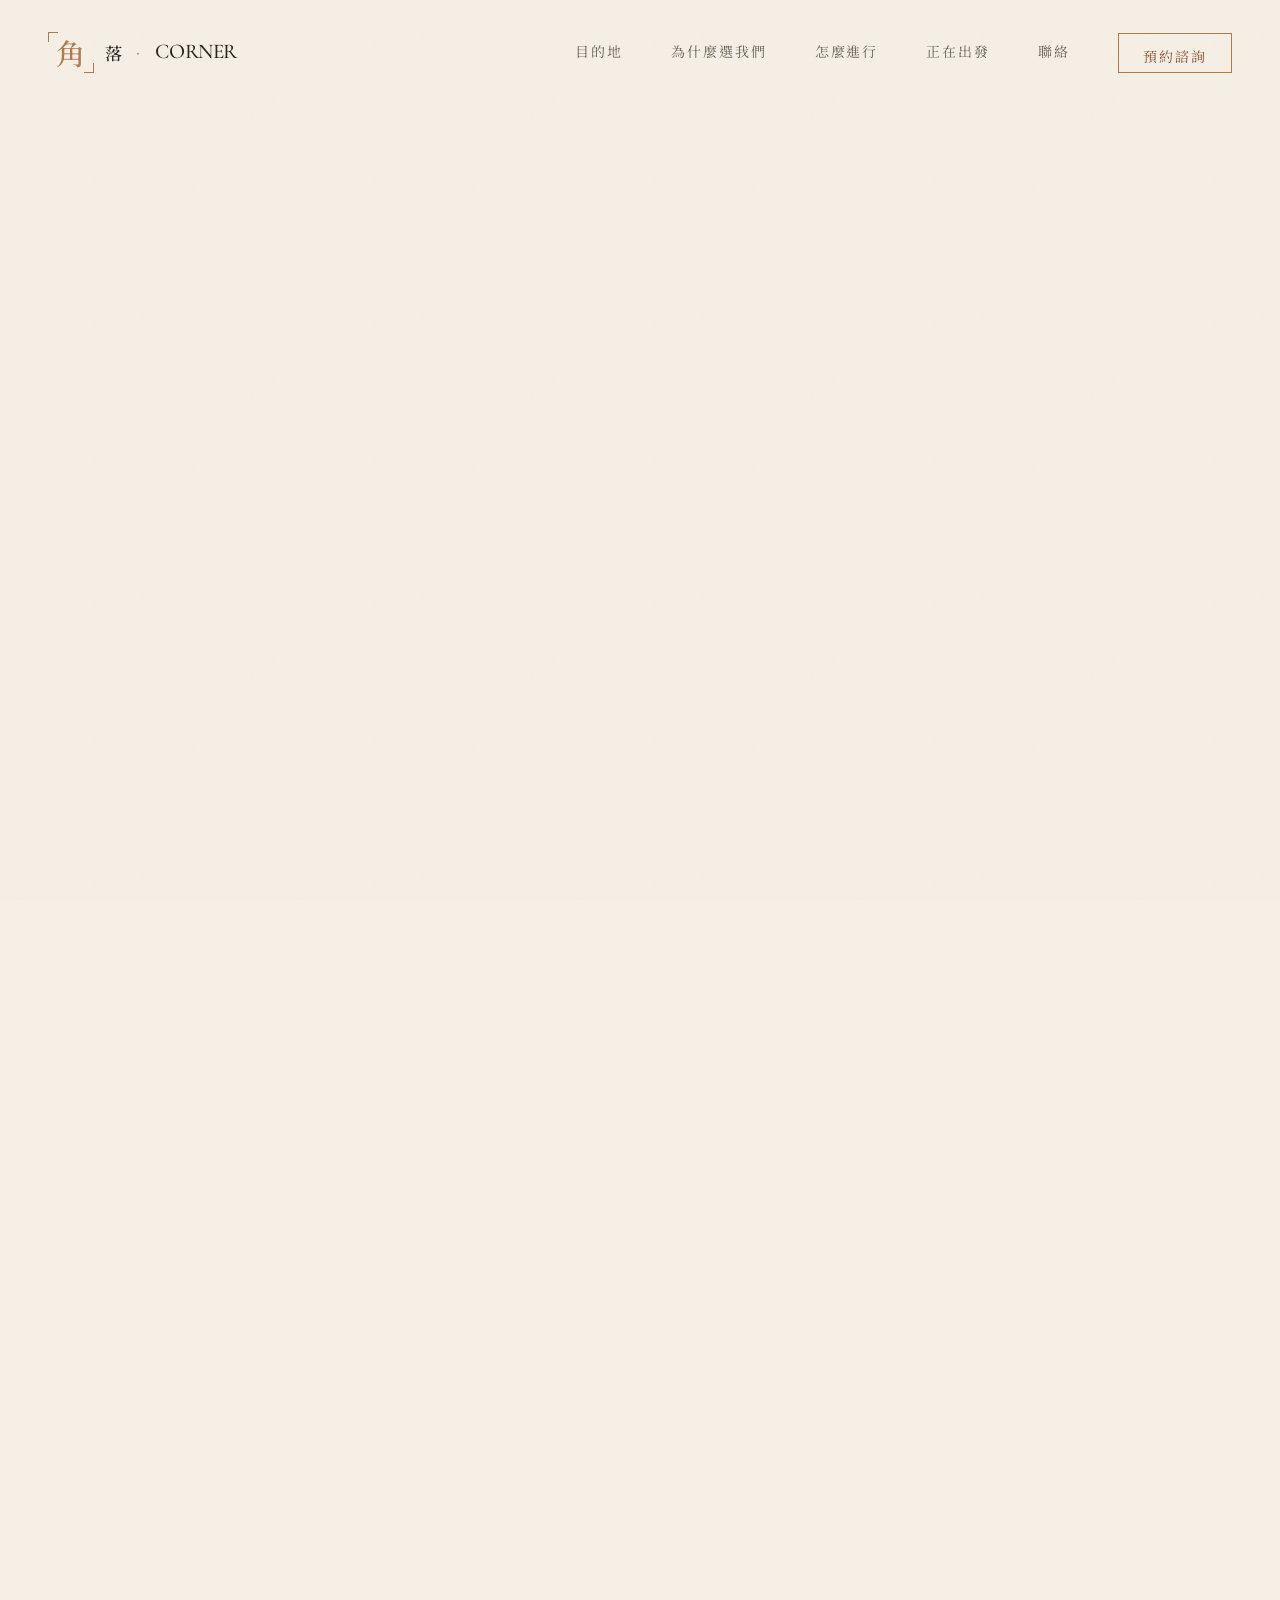
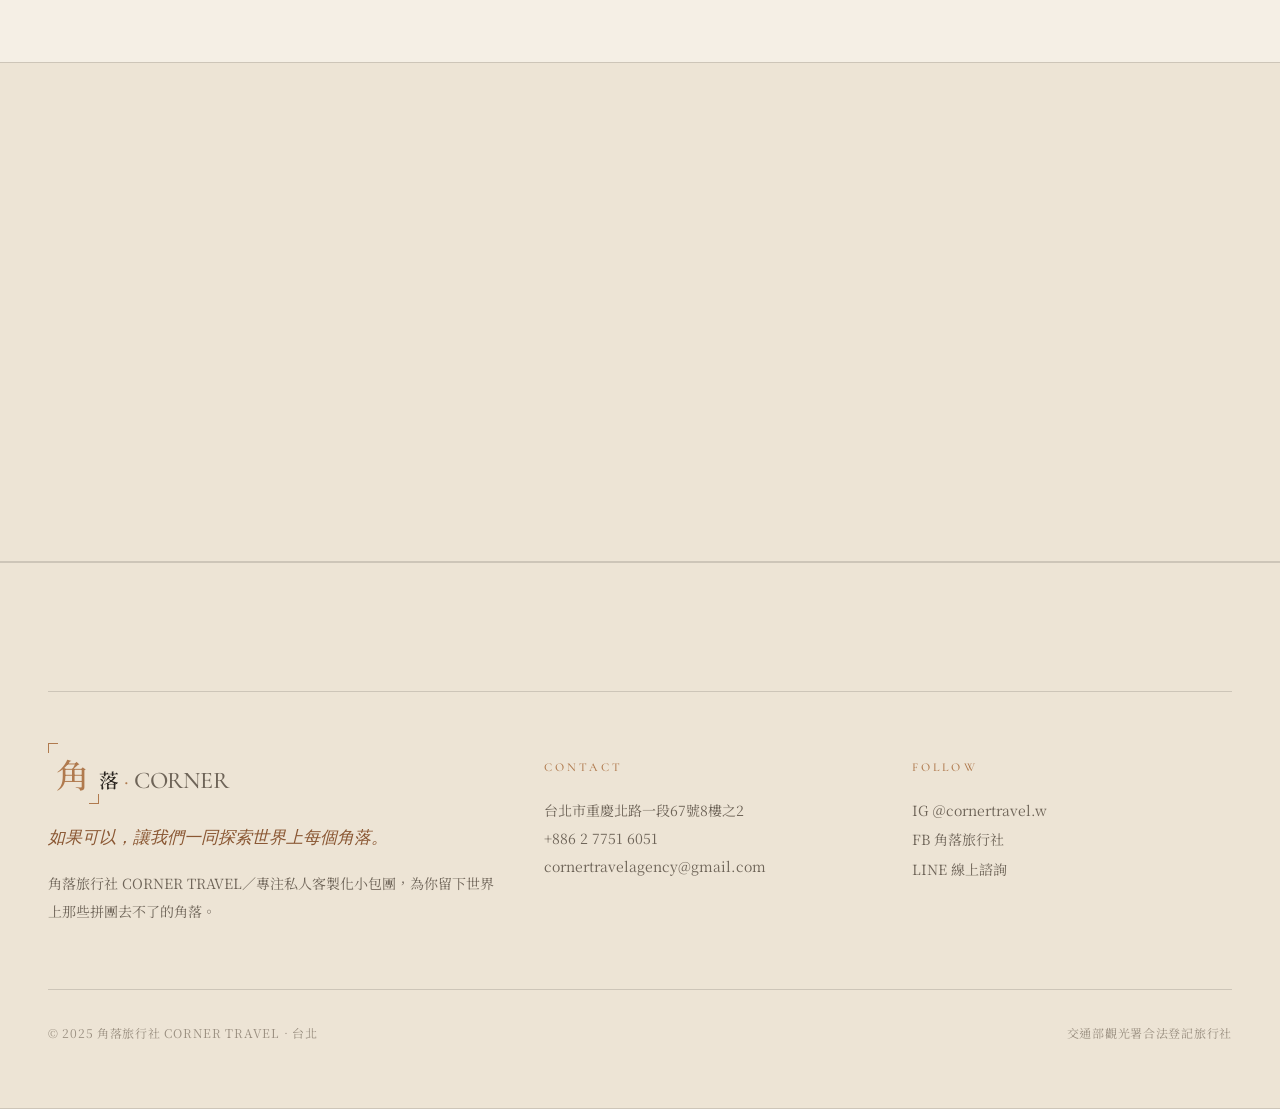
==== moments.html @ f3f8aba4 "feat: 剪紙窗花鏤空特效樣張 + Moments 均等3x2格 + 手風琴 hover 卡住修正 Co-Authored-By: Claude Opus 4.8 (1M context) <nor" ====
<!DOCTYPE html>
<html lang="zh-Hant">
<head>
<meta charset="UTF-8"><meta name="viewport" content="width=device-width, initial-scale=1.0">
<title>旅程片刻 Moments to Share — 角落旅行社 CORNER TRAVEL</title>
<link rel="preconnect" href="https://fonts.googleapis.com"><link rel="preconnect" href="https://fonts.gstatic.com" crossorigin>
<link href="https://fonts.googleapis.com/css2?family=Cormorant+Garamond:ital,wght@0,300;0,400;0,500;0,600;1,400;1,500&family=Noto+Serif+TC:wght@300;400;500;600&display=swap" rel="stylesheet">
<link rel="stylesheet" href="corner.css">
<style>
/* ===== 本頁獨有版面：旅程片刻影片格牆 ===== */
section{scroll-margin-top:88px}

/* 標題區 */
.moments-head{padding-top:160px}
.moments-head h1{
  font-family:"Cormorant Garamond",serif;font-weight:400;
  font-size:clamp(56px,8vw,120px);line-height:.95;letter-spacing:-.02em;
  color:var(--ink);
}
.moments-head .h1cn{
  display:block;font-family:"Noto Serif TC",serif;font-weight:500;
  font-size:clamp(28px,3.6vw,42px);letter-spacing:.08em;line-height:1.4;
  color:var(--gold);margin-top:18px;
}
.moments-head .lead{
  margin-top:var(--s4);font-size:20px;line-height:1.95;
  color:var(--ink-dim);max-width:30em;
}

/* 影片格牆：3 欄 × 2 列，越南磚跨 2 欄當主角 */
.moments-grid{
  display:grid;grid-template-columns:repeat(3,1fr);
  grid-auto-rows:clamp(360px,42vh,520px);gap:var(--s3);margin-top:var(--s6);
}
.moment-tile.feature{grid-column:span 2}

/* 單磚 */
.moment-tile{position:relative;overflow:hidden;display:block}
.moment-tile .toned-photo,
.moment-tile .toned-photo img{position:absolute;inset:0;height:100%}
/* Ken Burns：每磚不同步，像各自的影片（hover 加速放大） */
.moment-tile .toned-photo img{
  transform:scale(1.06);
  animation:kb 40s var(--ease-expo) infinite alternate;
  transition:transform 1.6s var(--ease-expo),filter 1.6s var(--ease-expo);
}
@keyframes kb{from{transform:scale(1.04) translate(0,0)}to{transform:scale(1.16) translate(-2.5%,-2%)}}
@keyframes kb2{from{transform:scale(1.16) translate(2.5%,1.5%)}to{transform:scale(1.04) translate(0,0)}}
.moment-tile:nth-child(1) .toned-photo img{animation-delay:-3s}
.moment-tile:nth-child(2) .toned-photo img{animation:kb2 46s var(--ease-expo) infinite alternate;animation-delay:-12s}
.moment-tile:nth-child(3) .toned-photo img{animation-delay:-22s}
.moment-tile:nth-child(4) .toned-photo img{animation:kb2 44s var(--ease-expo) infinite alternate;animation-delay:-7s}
.moment-tile:nth-child(5) .toned-photo img{animation-delay:-30s}
.moment-tile:nth-child(6) .toned-photo img{animation:kb2 48s var(--ease-expo) infinite alternate;animation-delay:-16s}
.moment-tile:hover .toned-photo img{
  transform:scale(1.12);filter:saturate(1.0) contrast(1.05) brightness(1.07);
}

/* 暗角漸層，壓字可讀（偏左下聚光，與全站暮色一致） */
.tile-veil{position:absolute;inset:0;z-index:2;pointer-events:none;
  background:
    radial-gradient(120% 100% at 12% 100%, rgba(16,12,8,.86) 0%, rgba(16,12,8,.40) 34%, transparent 64%),
    linear-gradient(to top, rgba(16,12,8,.66) 0%, rgba(16,12,8,.18) 30%, transparent 58%);
}

/* 文字壓圖 */
.tile-cap{position:absolute;left:var(--s4);right:var(--s4);bottom:var(--s4);z-index:3;
  display:flex;flex-direction:column;align-items:flex-start}
.tile-cap .hello{
  font-family:"Cormorant Garamond",serif;font-style:italic;font-weight:400;
  font-size:16px;letter-spacing:.06em;color:var(--gold-bright);margin-bottom:6px;
}
.tile-cap .place-en{
  font-family:"Cormorant Garamond",serif;font-weight:500;text-transform:uppercase;
  letter-spacing:.16em;font-size:clamp(30px,3.4vw,46px);line-height:1.0;color:var(--paper);
}
.feature .tile-cap .place-en{font-size:clamp(40px,5vw,68px)}
.tile-cap .place-cn{
  font-family:"Noto Serif TC",serif;font-weight:500;font-size:20px;
  letter-spacing:.12em;color:var(--paper-dim);margin-top:8px;
}
.tile-cap .enter{
  font-family:"Noto Serif TC",serif;font-weight:400;font-size:14px;letter-spacing:.1em;
  color:var(--gold-bright);margin-top:14px;
  opacity:0;transform:translateY(8px);
  transition:opacity .5s var(--ease-expo),transform .5s var(--ease-expo);
}
.moment-tile:hover .tile-cap .enter{opacity:1;transform:none}

/* 說明條 */
.note-bar{text-align:center}
.note-bar .note{
  font-family:"Noto Serif TC",serif;font-weight:400;
  font-size:clamp(20px,2.4vw,28px);line-height:1.7;letter-spacing:.04em;
  color:var(--ink);max-width:24em;margin:0 auto var(--s5);
}

/* 響應式 */
@media(max-width:1100px){
  .moments-grid{grid-template-columns:repeat(2,1fr)}
  .moment-tile.feature{grid-column:span 2}
}
@media(max-width:680px){
  .moments-head{padding-top:128px}
  .moments-grid{grid-template-columns:1fr;grid-auto-rows:clamp(320px,52vh,440px)}
  .moment-tile.feature{grid-column:span 1}
}
</style>
</head>
<body>

<nav id="nav">
  <a href="index.html" class="logo"><span class="mark">角</span><span class="cn2">落</span><span class="dot">·</span><span class="en">Corner</span></a>
  <div class="nav-links">
    <a href="moments.html">目的地</a>
    <a href="index.html#why">為什麼選我們</a>
    <a href="index.html#how">怎麼進行</a>
    <a href="index.html#trips">正在出發</a>
    <a href="index.html#contact">聯絡</a>
    <a href="index.html#contact" class="nav-cta">預約諮詢</a>
  </div>
  <button class="nav-toggle" aria-label="選單"><span></span><span></span><span></span></button>
</nav>
<div class="nav-menu">
  <a href="moments.html">目的地</a><a href="index.html#why">為什麼選我們</a><a href="index.html#how">怎麼進行</a><a href="index.html#trips">正在出發</a><a href="index.html#contact">聯絡</a><a href="index.html#contact">預約諮詢</a>
</div>

<!-- ===== 標題區 ===== -->
<section class="sec moments-head">
  <div class="wrap">
    <div class="kicker reveal">CORNER<span class="sep"></span>DESTINATIONS<span class="sep"></span><span class="cn">目的地</span></div>
    <h1 class="reveal" data-reveal-title style="margin-top:24px">Moments to Share
      <span class="h1cn">旅程片刻</span>
    </h1>
    <p class="lead reveal">每一個角落，我們都先用一支影片，帶你抵達——看見了，再決定出發。</p>
  </div>
</section>

<!-- ===== 影片格牆 ===== -->
<section class="sec" style="padding-top:0">
  <div class="wrap">
    <div class="moments-grid">

      <!-- 越南：主角磚，跨 2 欄 -->
      <!-- 影片就緒：日後把 <img> 換成 <video autoplay muted loop playsinline> 即可（src 換 .mp4） -->
      <a class="moment-tile frame card-frame reveal" href="destination-vietnam.html">
        <div class="toned-photo"><img src="assets/photos/hoian-night.jpg" alt="越南會安燈籠暮色" loading="lazy"></div>
        <div class="tile-veil"></div>
        <div class="tile-cap">
          <span class="hello">welcome to</span>
          <span class="place-en">Vietnam</span>
          <span class="place-cn">越南</span>
          <span class="enter">進入越南的角落 →</span>
        </div>
      </a>

      <!-- 日本 -->
      <!-- 影片就緒：日後把 <img> 換成 <video autoplay muted loop playsinline> 即可；href 日後改各自獨立頁 destination-japan.html -->
      <a class="moment-tile frame card-frame reveal" href="destination-vietnam.html">
        <div class="toned-photo"><img src="assets/photos/kyoto-temple.jpg" alt="日本京都地標" loading="lazy"></div>
        <div class="tile-veil"></div>
        <div class="tile-cap">
          <span class="hello">welcome to</span>
          <span class="place-en">Japan</span>
          <span class="place-cn">日本</span>
          <span class="enter">進入日本的角落 →</span>
        </div>
      </a>

      <!-- 韓國 -->
      <!-- 影片就緒：<img> → <video autoplay muted loop playsinline>；href 日後改 destination-korea.html -->
      <a class="moment-tile frame card-frame reveal" href="destination-vietnam.html">
        <div class="toned-photo"><img src="assets/photos/korea-hanok.jpg" alt="韓國首爾北村韓屋與天際線" loading="lazy"></div>
        <div class="tile-veil"></div>
        <div class="tile-cap">
          <span class="hello">welcome to</span>
          <span class="place-en">Korea</span>
          <span class="place-cn">韓國</span>
          <span class="enter">進入韓國的角落 →</span>
        </div>
      </a>

      <!-- 泰國 -->
      <!-- 影片就緒：<img> → <video autoplay muted loop playsinline>；href 日後改 destination-thailand.html -->
      <a class="moment-tile frame card-frame reveal" href="destination-vietnam.html">
        <div class="toned-photo"><img src="assets/photos/thailand-temple.jpg" alt="泰國金色寺廟" loading="lazy"></div>
        <div class="tile-veil"></div>
        <div class="tile-cap">
          <span class="hello">welcome to</span>
          <span class="place-en">Thailand</span>
          <span class="place-cn">泰國</span>
          <span class="enter">進入泰國的角落 →</span>
        </div>
      </a>

      <!-- 峇里島 -->
      <!-- 影片就緒：<img> → <video autoplay muted loop playsinline>；href 日後改 destination-bali.html -->
      <a class="moment-tile frame card-frame reveal" href="destination-vietnam.html">
        <div class="toned-photo"><img src="assets/photos/bali-terrace.jpg" alt="峇里島烏布梯田" loading="lazy"></div>
        <div class="tile-veil"></div>
        <div class="tile-cap">
          <span class="hello">welcome to</span>
          <span class="place-en">Bali</span>
          <span class="place-cn">峇里島</span>
          <span class="enter">進入峇里島的角落 →</span>
        </div>
      </a>

      <!-- 中國 -->
      <!-- 影片就緒：<img> → <video autoplay muted loop playsinline>；href 日後改 destination-china.html -->
      <a class="moment-tile frame card-frame reveal" href="destination-vietnam.html">
        <div class="toned-photo"><img src="assets/photos/china-scenic.jpg" alt="中國喀斯特山水" loading="lazy"></div>
        <div class="tile-veil"></div>
        <div class="tile-cap">
          <span class="hello">welcome to</span>
          <span class="place-en">China</span>
          <span class="place-cn">中國</span>
          <span class="enter">進入中國的角落 →</span>
        </div>
      </a>

    </div>
  </div>
</section>

<!-- ===== 說明條 ===== -->
<section class="sec dark-lux note-bar">
  <div class="wrap">
    <p class="note reveal">想看哪個角落，就點進去——影片帶你抵達，產品讓你出發。</p>
    <a href="index.html" class="btn-ghost reveal">← 回首頁</a>
  </div>
</section>

<!-- ===== FOOTER ===== -->
<footer class="footer dark-lux">
  <div class="wrap">
    <div class="footer-grid">
      <div>
        <a href="index.html" class="logo"><span class="mark">角</span><span class="cn2">落</span><span class="dot">·</span><span class="en">Corner</span></a>
        <p style="font-family:'Cormorant Garamond',serif;font-style:italic;font-size:17px;line-height:1.7;color:var(--gold-deep);margin-bottom:16px">如果可以，讓我們一同探索世界上每個角落。</p>
        <p>角落旅行社 CORNER TRAVEL／專注私人客製化小包團，為你留下世界上那些拼團去不了的角落。</p>
      </div>
      <div>
        <h4>Contact</h4>
        <p>台北市重慶北路一段67號8樓之2<br>+886 2 7751 6051<br>cornertravelagency@gmail.com</p>
      </div>
      <div>
        <h4>Follow</h4>
        <p>
          <a href="#">IG ＠cornertravel.w</a><br>
          <a href="#">FB 角落旅行社</a><br>
          <a href="#">LINE 線上諮詢</a>
        </p>
      </div>
    </div>
    <div class="footer-legal">
      <p>© 2025 角落旅行社 CORNER TRAVEL．台北</p>
      <p>交通部觀光署合法登記旅行社</p>
    </div>
  </div>
</footer>

<script src="corner.js"></script>
</body>
</html>
---- corner.css ----
/* ============================================================
   CORNER 角落旅行社 — 共用設計系統 (corner.css)  v3 暖米淺色編輯風
   底=暖米白、字=深墨、強調=暖金赤陶；照片帶仍保留暮色深。
   參考 gdtours / Domitur / travelnextlvl 的淺色編輯調。
   字體：各頁 <head> link Cormorant Garamond + Noto Serif TC。
   ============================================================ */

:root{
  /* 淺色基底 */
  --bg:#F5EFE5;          /* 頁面主底（暖米白） */
  --bg-warm:#EDE4D5;     /* 區塊分隔的稍深暖帶 */
  /* 深色文字（淺底上） */
  --ink:#2A2520;         /* 主文字 */
  --ink-dim:#6E6458;     /* 次文字 */
  /* 強調（暖金赤陶） */
  --gold:#B07A4E;        /* 主強調：kicker、序號、hairline、icon */
  --gold-deep:#8A5733;   /* 深強調：淺底上的連結 hover */
  --gold-bright:#E6C79C; /* 亮金：深色照片上的英文標 / cite */
  /* 淺色文字（深色照片上） */
  --paper:#F4EEE4;
  --paper-dim:#DBD0C0;
  /* 深色（照片 scrim / veil / 深帶） */
  --ink-deep:#171210;
  --ink-deep2:#221A14;
  /* 線 / 弱字 */
  --line:rgba(42,37,32,.16);
  --line-on-dark:rgba(245,238,228,.22);
  --legal:#9A8F80;
  /* 動態曲線 */
  --ease-expo:cubic-bezier(.16,1,.3,1);
  --ease-overshoot:cubic-bezier(.34,1.56,.64,1);
  /* 8pt 間距階 */
  --s1:8px; --s2:16px; --s3:24px; --s4:32px; --s5:48px;
  --s6:64px; --s7:96px; --s8:128px; --s9:160px;
}

*{margin:0;padding:0;box-sizing:border-box}
html{scroll-behavior:smooth}
body{
  background:var(--bg);
  color:var(--ink);
  font-family:"Noto Serif TC",serif;
  font-weight:400;
  line-height:1.85;
  -webkit-font-smoothing:antialiased;
  text-rendering:optimizeLegibility;
  overflow-x:hidden;
}
img{display:block;width:100%;height:100%;object-fit:cover}
a{color:inherit;text-decoration:none}

/* 紙質顆粒（淺底用 multiply 做紙感，極淡） */
body::after{
  content:"";position:fixed;inset:0;pointer-events:none;z-index:999;
  opacity:.028;mix-blend-mode:multiply;
  background-image:url("data:image/svg+xml,%3Csvg xmlns='http://www.w3.org/2000/svg' width='140' height='140'%3E%3Cfilter id='n'%3E%3CfeTurbulence type='fractalNoise' baseFrequency='0.9' numOctaves='2' stitchTiles='stitch'/%3E%3C/filter%3E%3Crect width='100%25' height='100%25' filter='url(%23n)'/%3E%3C/svg%3E");
}

/* ---------- 字體角色 ---------- */
.display{font-family:"Cormorant Garamond",serif;font-weight:300}
.cn{letter-spacing:.1em}
.cn-tight{letter-spacing:.06em}
.wrap{max-width:1280px;margin:0 auto;padding:0 var(--s5)}

/* kicker */
.kicker{
  font-family:"Cormorant Garamond",serif;font-weight:500;
  text-transform:uppercase;letter-spacing:.46em;font-size:11px;
  color:var(--gold);display:inline-flex;align-items:center;gap:0;
}
.kicker .sep{display:inline-block;width:1px;height:.85em;background:var(--gold);opacity:.5;margin:0 16px}
.kicker .cn{letter-spacing:.16em;font-family:"Noto Serif TC",serif;font-weight:400}

/* ---------- Signature 1：L 形金角裱角 ---------- */
.frame{position:relative}
.frame::before,.frame::after{
  content:"";position:absolute;width:28px;height:28px;pointer-events:none;z-index:4;
  transition:width .5s var(--ease-expo),height .5s var(--ease-expo);
}
.frame::before{top:16px;left:16px;border-top:1px solid var(--gold);border-left:1px solid var(--gold)}
.frame::after{bottom:16px;right:16px;border-bottom:1px solid var(--gold);border-right:1px solid var(--gold)}
.frame:hover::before,.frame:hover::after{width:40px;height:40px}

/* ---------- 照片統一 LUT（暖青銅基調） ---------- */
.toned-photo{position:relative;overflow:hidden}
.toned-photo img{filter:saturate(.9) contrast(1.04) brightness(.99) sepia(.05)}
.toned-photo::after{content:"";position:absolute;inset:0;pointer-events:none;background:rgba(40,26,14,.08);mix-blend-mode:soft-light}

/* ---------- 懸浮卡裱框三件套（淺底暖陰影） ---------- */
.card-frame{
  box-shadow:0 2px 8px rgba(42,37,32,.10), 0 22px 50px -20px rgba(42,37,32,.30);
  outline:1px solid rgba(42,37,32,.10);
  transition:box-shadow .5s var(--ease-expo),transform .5s var(--ease-expo);
}
.card-frame:hover{transform:translateY(-6px);box-shadow:0 6px 16px rgba(42,37,32,.14), 0 34px 70px -22px rgba(42,37,32,.40)}

/* ---------- NAV（淺底 → 深字；深色 hero 上 → 加 .over-hero 轉淺字） ---------- */
nav{
  position:fixed;top:0;left:0;right:0;z-index:200;
  padding:var(--s4) var(--s5);display:flex;align-items:center;justify-content:space-between;
  transition:background .6s var(--ease-expo),padding .6s var(--ease-expo),box-shadow .6s var(--ease-expo),border-color .6s var(--ease-expo);
  border-bottom:1px solid transparent;
}
nav.scrolled{
  background:rgba(245,239,229,.88);backdrop-filter:blur(14px);
  padding:18px var(--s5);box-shadow:0 1px 30px rgba(42,37,32,.10);border-bottom:1px solid var(--line);
}
.logo{font-family:"Cormorant Garamond",serif;font-size:21px;letter-spacing:.06em;color:var(--ink);display:inline-flex;align-items:center;gap:.5em}
.logo .mark{position:relative;font-family:"Noto Serif TC",serif;font-weight:500;font-size:1.4em;line-height:1;color:var(--gold);padding:6px 8px}
.logo .mark::before,.logo .mark::after{content:"";position:absolute;width:9px;height:9px}
.logo .mark::before{top:0;left:0;border-top:1px solid var(--gold);border-left:1px solid var(--gold)}
.logo .mark::after{bottom:0;right:0;border-bottom:1px solid var(--gold);border-right:1px solid var(--gold)}
.logo .cn2{font-family:"Noto Serif TC",serif;font-weight:500;font-size:.82em;letter-spacing:.06em;color:var(--ink)}
.logo .en{letter-spacing:-.02em;font-weight:500;text-transform:uppercase}
.logo .dot{color:var(--gold);margin:0 .15em}

.nav-links{display:flex;gap:var(--s5);align-items:center}
.nav-links a{position:relative;font-size:14px;letter-spacing:.14em;color:var(--ink-dim);transition:color .35s var(--ease-expo);padding-bottom:2px}
.nav-links a:not(.nav-cta)::after{content:"";position:absolute;left:0;bottom:-2px;height:1px;width:100%;background:var(--gold);transform:scaleX(0);transform-origin:left;transition:transform .45s var(--ease-expo)}
.nav-links a:not(.nav-cta):hover{color:var(--gold-deep)}
.nav-links a:not(.nav-cta):hover::after{transform:scaleX(1)}
.nav-cta{border:1px solid var(--gold);color:var(--gold-deep)!important;padding:10px 24px;letter-spacing:.16em;font-size:13px;transition:background .4s var(--ease-overshoot),color .4s var(--ease-expo)}
.nav-cta:hover{background:var(--gold);color:#FBF6EE!important}

/* 深色 hero 上的 nav（未捲動時轉淺字） */
nav.over-hero:not(.scrolled) .logo,
nav.over-hero:not(.scrolled) .logo .cn2{color:var(--paper)}
nav.over-hero:not(.scrolled) .nav-links a{color:var(--paper-dim)}
nav.over-hero:not(.scrolled) .nav-links a:not(.nav-cta):hover{color:#fff}
nav.over-hero:not(.scrolled) .nav-cta{color:var(--paper)!important;border-color:rgba(245,238,228,.6)}
nav.over-hero:not(.scrolled) .nav-toggle span{background:var(--paper)}

/* 漢堡 / 全屏選單 */
.nav-toggle{display:none;flex-direction:column;gap:5px;background:none;border:0;cursor:pointer;z-index:210}
.nav-toggle span{display:block;width:26px;height:1px;background:var(--ink);transition:transform .4s var(--ease-expo),opacity .3s}
.nav-menu{position:fixed;inset:0;z-index:205;background:rgba(245,239,229,.98);backdrop-filter:blur(8px);display:flex;flex-direction:column;align-items:center;justify-content:center;gap:var(--s4);opacity:0;pointer-events:none;transition:opacity .5s var(--ease-expo)}
.nav-menu.open{opacity:1;pointer-events:auto}
.nav-menu a{font-family:"Noto Serif TC",serif;font-size:26px;letter-spacing:.12em;color:var(--ink);opacity:0;transform:translateY(20px);transition:opacity .6s var(--ease-expo),transform .6s var(--ease-expo)}
.nav-menu.open a{opacity:1;transform:none}
.nav-menu a:nth-child(1){transition-delay:.08s}.nav-menu a:nth-child(2){transition-delay:.14s}.nav-menu a:nth-child(3){transition-delay:.20s}.nav-menu a:nth-child(4){transition-delay:.26s}.nav-menu a:nth-child(5){transition-delay:.32s}.nav-menu a:nth-child(6){transition-delay:.38s}

/* ---------- 按鈕 ---------- */
.btn-primary{display:inline-block;background:var(--gold);color:#FBF6EE;padding:17px 38px;font-size:15px;letter-spacing:.1em;font-family:"Noto Serif TC",serif;font-weight:500;transition:transform .5s var(--ease-overshoot),background .4s var(--ease-expo)}
.btn-primary:hover{background:var(--gold-deep);transform:translateY(-3px)}
.btn-ghost{display:inline-block;color:var(--ink);font-size:15px;letter-spacing:.1em;position:relative;padding-bottom:6px}
.btn-ghost::after{content:"";position:absolute;left:0;bottom:0;height:1px;width:100%;background:var(--gold);transform-origin:left;transition:transform .45s var(--ease-expo)}
.btn-ghost:hover{color:var(--gold-deep)}
.btn-ghost:hover::after{transform:scaleX(1.0)}
/* 深色照片上的 ghost（hero 用） */
.on-dark .btn-ghost,.btn-ghost.on-dark{color:var(--paper)}
.on-dark .btn-ghost:hover,.btn-ghost.on-dark:hover{color:#fff}

/* ---------- SECTION 系統 ---------- */
.sec{padding:var(--s9) 0}
.sec-head{margin-bottom:var(--s6);max-width:46em}
.sec-head .kicker{margin-bottom:var(--s3)}
.sec-head h2{font-family:"Cormorant Garamond",serif;font-weight:400;font-size:clamp(48px,5.5vw,64px);line-height:1.0;letter-spacing:-.01em;color:var(--ink)}
.sec-head .h2cn{display:block;font-family:"Noto Serif TC",serif;font-weight:500;font-size:30px;letter-spacing:.04em;line-height:1.3;color:var(--ink);margin-top:14px}
.sec-head .lead{margin-top:var(--s3);font-size:20px;line-height:1.9;color:var(--ink-dim);max-width:34em}

/* 統一大序號 */
.num{font-family:"Cormorant Garamond",serif;font-weight:300;line-height:1;color:var(--gold);opacity:.92}

/* ---------- 攝影卡共用（dest / trip）：深色照片 + 淺字 ---------- */
.photo-card{position:relative;overflow:hidden;display:block;cursor:pointer}
.photo-card .veil{position:absolute;inset:0;z-index:2;pointer-events:none;background:linear-gradient(to top, rgba(16,12,8,.82) 0%, rgba(16,12,8,.5) 18%, rgba(16,12,8,.1) 42%, transparent 70%)}
.photo-card .cap{position:absolute;left:var(--s4);right:var(--s4);bottom:var(--s4);z-index:3}
.photo-card .cap .en{font-family:"Cormorant Garamond",serif;font-weight:500;text-transform:uppercase;letter-spacing:.2em;font-size:12px;color:var(--gold-bright,#E6C79C);margin-bottom:8px}
.photo-card .cap h3{font-family:"Noto Serif TC",serif;font-weight:500;font-size:27px;letter-spacing:.05em;color:var(--paper);margin-bottom:6px}
.photo-card .cap p{font-size:14px;letter-spacing:.04em;color:var(--paper-dim)}
.photo-card .toned-photo,.photo-card .toned-photo img{position:absolute;inset:0;height:100%}
.photo-card .toned-photo img{transition:transform 1.4s var(--ease-expo)}
.photo-card:hover .toned-photo img{transform:scale(1.07);filter:saturate(1.0) contrast(1.05) brightness(1.05)}
.focus-grid:has(.photo-card:hover) .photo-card:not(:hover){filter:brightness(.86) saturate(.92) blur(1px)}
.focus-grid .photo-card{transition:filter .5s var(--ease-expo)}

/* ---------- 暖帶（取代舊 dark-lux）：淺暖色區塊分隔 ---------- */
.dark-lux{background:var(--bg-warm);border-top:1px solid var(--line);border-bottom:1px solid var(--line)}

/* ---------- REVEAL ---------- */
.reveal{opacity:0;transform:translateY(40px);transition:opacity .8s var(--ease-expo),transform .8s var(--ease-expo)}
.reveal.in{opacity:1;transform:none}

/* ---------- FOOTER（淺底深字） ---------- */
.footer{padding:var(--s8) 0 var(--s6)}
.footer-grid{display:grid;grid-template-columns:1.4fr 1fr 1fr;gap:var(--s5);padding-top:var(--s6);border-top:1px solid var(--line)}
.footer-grid .logo{font-size:24px;margin-bottom:18px}
.footer-grid p{font-size:14px;color:var(--ink-dim);line-height:2}
.footer-grid h4{font-family:"Cormorant Garamond",serif;font-weight:500;text-transform:uppercase;letter-spacing:.26em;font-size:12px;color:var(--gold);margin-bottom:18px}
.footer-grid a{position:relative;display:inline-block;font-size:14px;color:var(--ink-dim);line-height:2.1;transition:color .3s var(--ease-expo)}
.footer-grid a:hover{color:var(--gold-deep)}
.footer-legal{margin-top:var(--s6);padding-top:var(--s4);border-top:1px solid var(--line);display:flex;justify-content:space-between;flex-wrap:wrap;gap:16px}
.footer-legal p{font-size:12px;color:var(--legal);letter-spacing:.06em}

/* ---------- reduce motion ---------- */
@media(prefers-reduced-motion:reduce){*{animation:none!important}.reveal{opacity:1!important;transform:none!important}html{scroll-behavior:auto}}

/* ---------- 響應式 ---------- */
@media(max-width:1100px){
  .wrap{padding:0 var(--s4)}
  nav{padding:20px var(--s4)}nav.scrolled{padding:16px var(--s4)}
  .nav-links{display:none}.nav-toggle{display:flex}
  .sec{padding:var(--s7) 0}
  .footer-grid{grid-template-columns:1fr 1fr}
}
@media(max-width:680px){
  .sec-head h2{font-size:34px}.sec-head .h2cn{font-size:24px}
  .footer-grid{grid-template-columns:1fr}
}

/* ============================================================
   斜切「為什麼」— 左標題 + 右斜切（保留橫條版 .slant-tile，主用直向手風琴 .slant-acc）
   ============================================================ */
.why-split{display:grid;grid-template-columns:.82fr 1.18fr;gap:var(--s7);align-items:center}

/* 直向平行四邊形手風琴（hover 展開）：深色照片 + 淺字 */
.slant-acc{display:flex;gap:12px;height:440px}
.slant-col{position:relative;flex:1 1 0;min-width:0;overflow:hidden;cursor:pointer;transform:skewX(-7deg);outline:1px solid rgba(42,37,32,.12);box-shadow:0 18px 46px -24px rgba(42,37,32,.4);transition:flex-grow .65s var(--ease-expo),box-shadow .5s var(--ease-expo)}
.slant-col .ph{position:absolute;inset:-6px;transform:skewX(7deg) scale(1.45);transition:transform 1.2s var(--ease-expo)}
.slant-col .ph img{width:100%;height:100%;object-fit:cover;filter:saturate(.92) contrast(1.05) brightness(.82) sepia(.05)}
.slant-col .veil{position:absolute;inset:-6px;transform:skewX(7deg) scale(1.45);pointer-events:none;background:linear-gradient(to top, rgba(16,12,8,.92) 0%, rgba(16,12,8,.45) 45%, rgba(16,12,8,.2) 100%)}
.slant-col .v-title{position:absolute;inset:0;display:flex;align-items:center;justify-content:center;transform:skewX(7deg);writing-mode:vertical-rl;text-orientation:upright;font-family:"Noto Serif TC",serif;font-weight:500;font-size:24px;letter-spacing:.24em;color:var(--paper);text-shadow:0 2px 14px rgba(0,0,0,.55);transition:opacity .4s var(--ease-expo)}
.slant-col .h-body{position:absolute;left:0;right:0;bottom:0;padding:34px 32px;transform:skewX(7deg);opacity:0;transition:opacity .55s var(--ease-expo) .1s}
.slant-col .h-body h3{font-family:"Noto Serif TC",serif;font-weight:500;font-size:25px;letter-spacing:.04em;color:var(--paper);margin-bottom:10px}
.slant-col .h-body p{font-family:"Noto Serif TC",serif;font-weight:400;font-size:15px;line-height:1.8;color:var(--paper-dim);max-width:18em}
.slant-col .corner{position:absolute;top:16px;right:30px;width:22px;height:22px;border-top:1px solid var(--gold);border-right:1px solid var(--gold);transform:skewX(7deg);opacity:0;transition:opacity .4s var(--ease-expo);z-index:3}
/* 只用 hover 驅動展開：移除 :focus-within 避免點到後「卡住」黏著展開 */
.slant-acc:hover .slant-col{flex-grow:.6}
.slant-col:hover{flex-grow:3}
.slant-col:hover .ph{transform:skewX(7deg) scale(1.55)}
.slant-col:hover .v-title{opacity:0}
.slant-col:hover .h-body{opacity:1}
.slant-col:hover .corner{opacity:1}

@media(max-width:900px){
  .why-split{grid-template-columns:1fr;gap:var(--s5)}
  .slant-acc{flex-direction:column;height:auto;gap:16px}
  .slant-col{height:148px;flex:none;transform:skewX(-5deg)}
  .slant-col .v-title{display:none}
  .slant-col .h-body{opacity:1}
  .slant-col .corner{opacity:1}
}
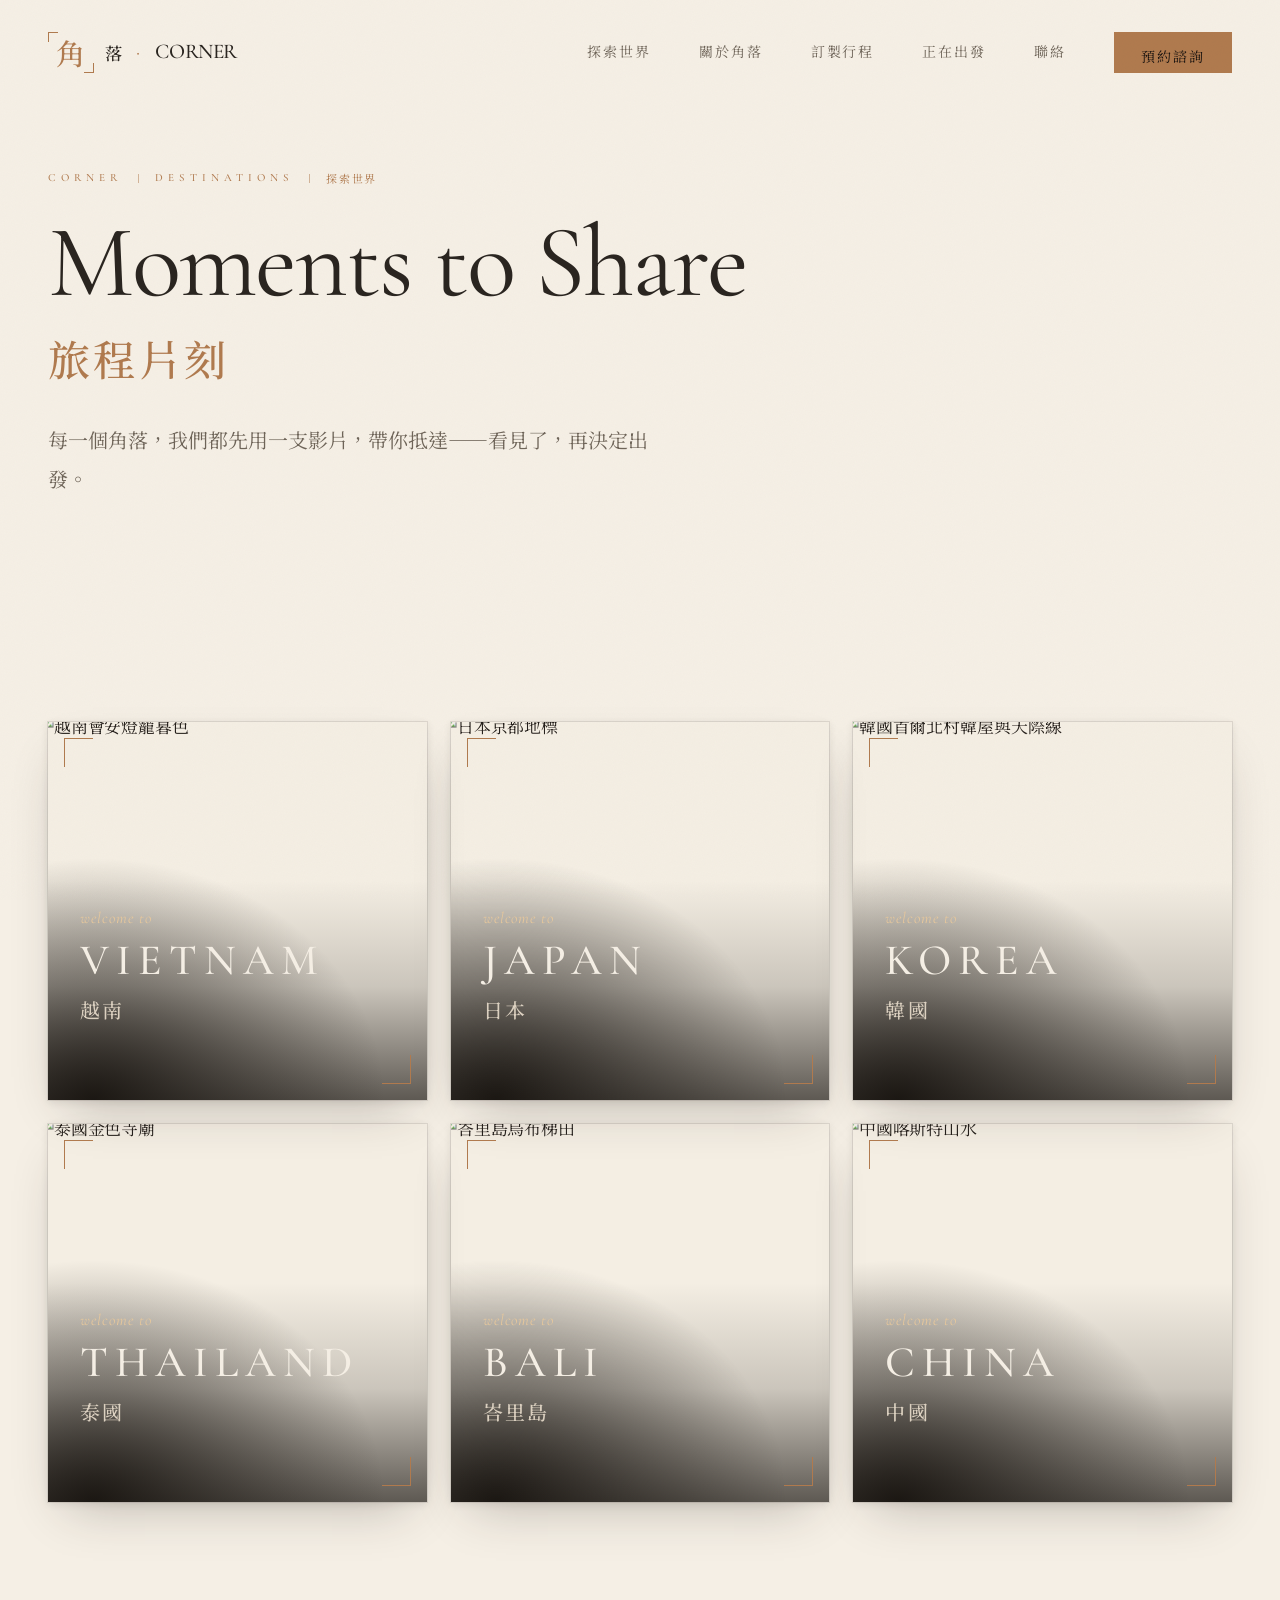
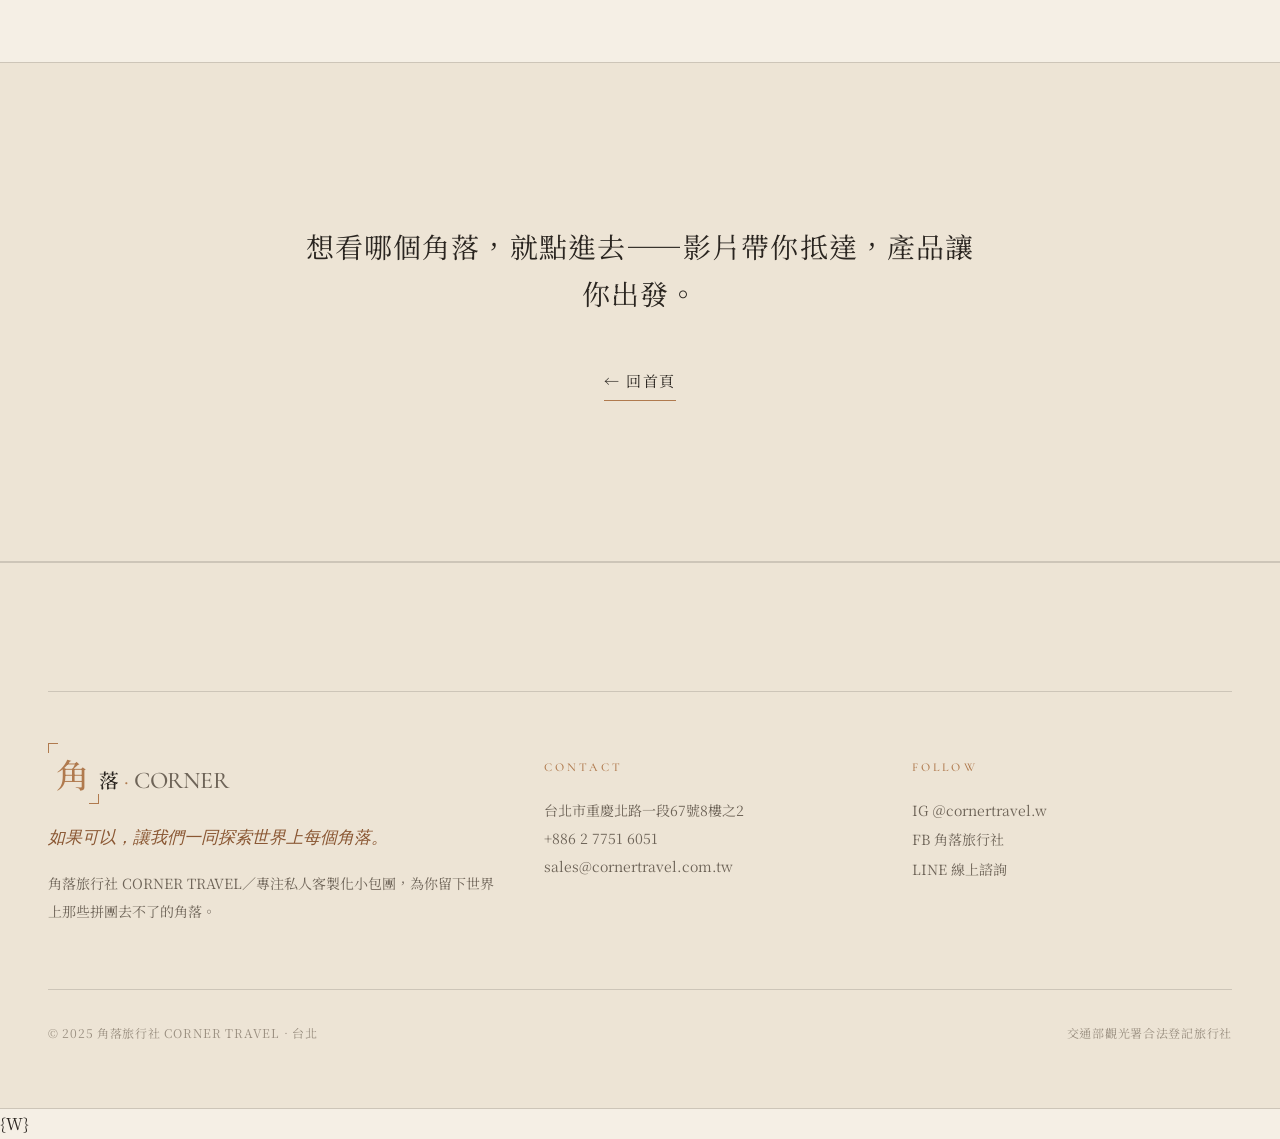
==== commit 0b18749a: "官網: 移除 gmail 信箱 + 接上 FB/IG/LINE 真連結 + 嵌入 ERP 聊天機器人 - 全站移除 cornertravelagency@gmail.com、聯絡信箱統一 sales@" ====
--- a/moments.html
+++ b/moments.html
@@ -112,9 +112,9 @@
 <nav id="nav">
   <a href="index.html" class="logo"><span class="mark">角</span><span class="cn2">落</span><span class="dot">·</span><span class="en">Corner</span></a>
   <div class="nav-links">
-    <a href="moments.html">目的地</a>
-    <a href="index.html#why">為什麼選我們</a>
-    <a href="index.html#how">怎麼進行</a>
+    <a href="moments.html">探索世界</a>
+    <a href="index.html#why">關於角落</a>
+    <a href="index.html#how">訂製行程</a>
     <a href="index.html#trips">正在出發</a>
     <a href="index.html#contact">聯絡</a>
     <a href="index.html#contact" class="nav-cta">預約諮詢</a>
@@ -122,13 +122,13 @@
   <button class="nav-toggle" aria-label="選單"><span></span><span></span><span></span></button>
 </nav>
 <div class="nav-menu">
-  <a href="moments.html">目的地</a><a href="index.html#why">為什麼選我們</a><a href="index.html#how">怎麼進行</a><a href="index.html#trips">正在出發</a><a href="index.html#contact">聯絡</a><a href="index.html#contact">預約諮詢</a>
+  <a href="moments.html">探索世界</a><a href="index.html#why">關於角落</a><a href="index.html#how">訂製行程</a><a href="index.html#trips">正在出發</a><a href="index.html#contact">聯絡</a><a href="index.html#contact">預約諮詢</a>
 </div>
 
 <!-- ===== 標題區 ===== -->
 <section class="sec moments-head">
   <div class="wrap">
-    <div class="kicker reveal">CORNER<span class="sep"></span>DESTINATIONS<span class="sep"></span><span class="cn">目的地</span></div>
+    <div class="kicker reveal">CORNER<span class="sep"></span>DESTINATIONS<span class="sep"></span><span class="cn">探索世界</span></div>
     <h1 class="reveal" data-reveal-title style="margin-top:24px">Moments to Share
       <span class="h1cn">旅程片刻</span>
     </h1>
@@ -242,14 +242,14 @@
       </div>
       <div>
         <h4>Contact</h4>
-        <p>台北市重慶北路一段67號8樓之2<br>+886 2 7751 6051<br>cornertravelagency@gmail.com</p>
+        <p>台北市重慶北路一段67號8樓之2<br>+886 2 7751 6051<br>sales@cornertravel.com.tw</p>
       </div>
       <div>
         <h4>Follow</h4>
         <p>
-          <a href="#">IG ＠cornertravel.w</a><br>
-          <a href="#">FB 角落旅行社</a><br>
-          <a href="#">LINE 線上諮詢</a>
+          <a href="https://www.instagram.com/cornertravel.w/" target="_blank" rel="noopener">IG ＠cornertravel.w</a><br>
+          <a href="https://www.facebook.com/corner.travel.w" target="_blank" rel="noopener">FB 角落旅行社</a><br>
+          <a href="https://lin.ee/Vwe6iYU" target="_blank" rel="noopener">LINE 線上諮詢</a>
         </p>
       </div>
     </div>
@@ -261,5 +261,7 @@
 </footer>
 
 <script src="corner.js"></script>
+  {W}
+  <script src="https://erp.venturo.tw/chat-widget.js" data-site-key="wsc_dce1a4c06f9c3dbf463454258e368ea0" defer></script>
 </body>
 </html>
--- a/corner.css
+++ b/corner.css
@@ -97,13 +97,13 @@
 /* ---------- NAV（淺底 → 深字；深色 hero 上 → 加 .over-hero 轉淺字） ---------- */
 nav{
   position:fixed;top:0;left:0;right:0;z-index:200;
-  padding:var(--s4) var(--s5);display:flex;align-items:center;justify-content:space-between;
+  padding:var(--s4) max(var(--s5), calc((100vw - 1280px) / 2 + var(--s5)));display:flex;align-items:center;justify-content:space-between;
   transition:background .6s var(--ease-expo),padding .6s var(--ease-expo),box-shadow .6s var(--ease-expo),border-color .6s var(--ease-expo);
   border-bottom:1px solid transparent;
 }
 nav.scrolled{
   background:rgba(245,239,229,.88);backdrop-filter:blur(14px);
-  padding:18px var(--s5);box-shadow:0 1px 30px rgba(42,37,32,.10);border-bottom:1px solid var(--line);
+  padding-top:18px;padding-bottom:18px;box-shadow:0 1px 30px rgba(42,37,32,.10);border-bottom:1px solid var(--line);
 }
 .logo{font-family:"Cormorant Garamond",serif;font-size:21px;letter-spacing:.06em;color:var(--ink);display:inline-flex;align-items:center;gap:.5em}
 .logo .mark{position:relative;font-family:"Noto Serif TC",serif;font-weight:500;font-size:1.4em;line-height:1;color:var(--gold);padding:6px 8px}
@@ -119,15 +119,15 @@
 .nav-links a:not(.nav-cta)::after{content:"";position:absolute;left:0;bottom:-2px;height:1px;width:100%;background:var(--gold);transform:scaleX(0);transform-origin:left;transition:transform .45s var(--ease-expo)}
 .nav-links a:not(.nav-cta):hover{color:var(--gold-deep)}
 .nav-links a:not(.nav-cta):hover::after{transform:scaleX(1)}
-.nav-cta{border:1px solid var(--gold);color:var(--gold-deep)!important;padding:10px 24px;letter-spacing:.16em;font-size:13px;transition:background .4s var(--ease-overshoot),color .4s var(--ease-expo)}
-.nav-cta:hover{background:var(--gold);color:#FBF6EE!important}
+.nav-cta{background:var(--gold);border:1px solid var(--gold);color:#1a1410!important;padding:11px 26px;letter-spacing:.16em;font-size:13px;transition:background .4s var(--ease-overshoot),border-color .4s var(--ease-expo)}
+.nav-cta:hover{background:var(--gold-deep);border-color:var(--gold-deep);color:#FBF6EE!important}
 
 /* 深色 hero 上的 nav（未捲動時轉淺字） */
 nav.over-hero:not(.scrolled) .logo,
 nav.over-hero:not(.scrolled) .logo .cn2{color:var(--paper)}
 nav.over-hero:not(.scrolled) .nav-links a{color:var(--paper-dim)}
 nav.over-hero:not(.scrolled) .nav-links a:not(.nav-cta):hover{color:#fff}
-nav.over-hero:not(.scrolled) .nav-cta{color:var(--paper)!important;border-color:rgba(245,238,228,.6)}
+nav.over-hero:not(.scrolled) .nav-cta{background:var(--gold);color:#1a1410!important;border-color:var(--gold)}
 nav.over-hero:not(.scrolled) .nav-toggle span{background:var(--paper)}
 
 /* 漢堡 / 全屏選單 */
@@ -212,6 +212,10 @@
    斜切「為什麼」— 左標題 + 右斜切（保留橫條版 .slant-tile，主用直向手風琴 .slant-acc）
    ============================================================ */
 .why-split{display:grid;grid-template-columns:.82fr 1.18fr;gap:var(--s7);align-items:center}
+/* 翻面：手風琴在左、標題在右（與相鄰區塊左右穿插） */
+.why-split.flip{grid-template-columns:1.18fr .82fr}
+.why-split.flip .sec-head{order:2}
+.why-split.flip .slant-acc{order:1}
 
 /* 直向平行四邊形手風琴（hover 展開）：深色照片 + 淺字 */
 .slant-acc{display:flex;gap:12px;height:440px}
@@ -234,6 +238,7 @@
 
 @media(max-width:900px){
   .why-split{grid-template-columns:1fr;gap:var(--s5)}
+  .why-split.flip .sec-head,.why-split.flip .slant-acc{order:0}  /* 手機回正常順序：先標題後內容 */
   .slant-acc{flex-direction:column;height:auto;gap:16px}
   .slant-col{height:148px;flex:none;transform:skewX(-5deg)}
   .slant-col .v-title{display:none}
